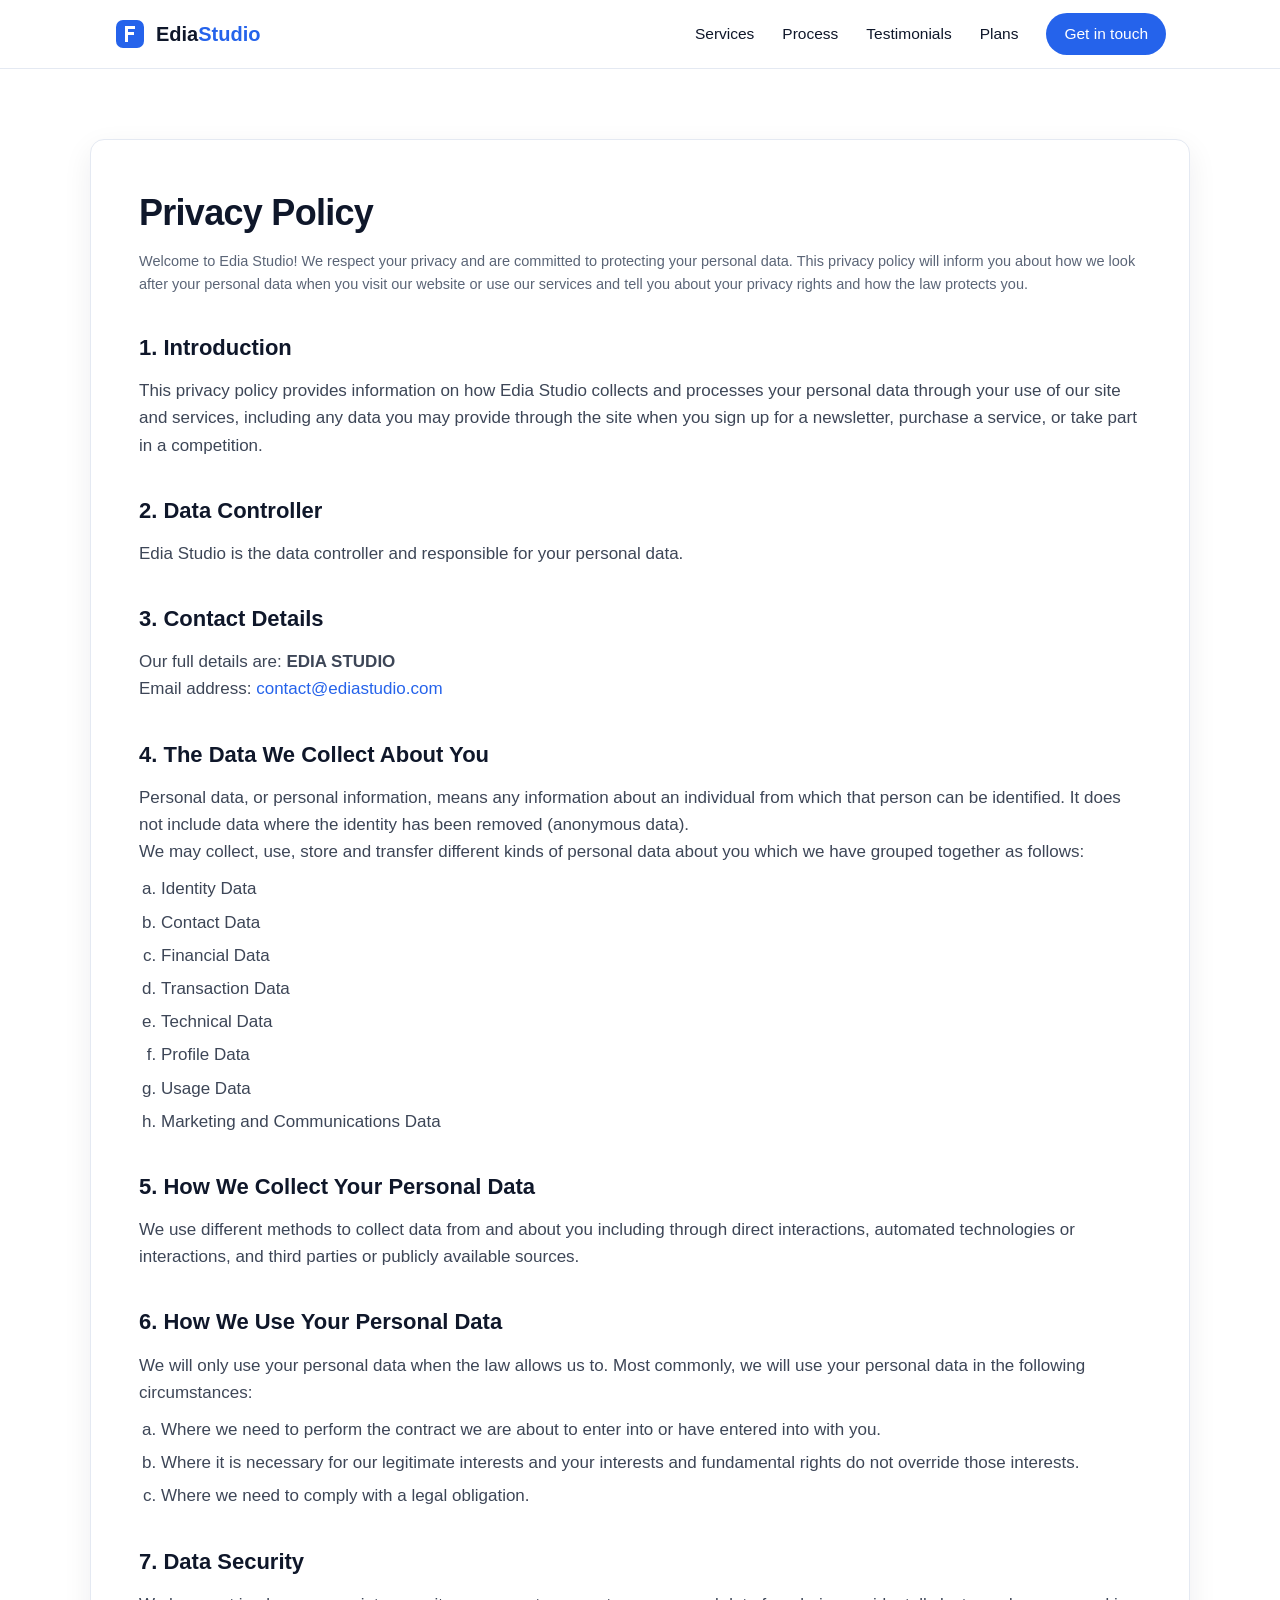
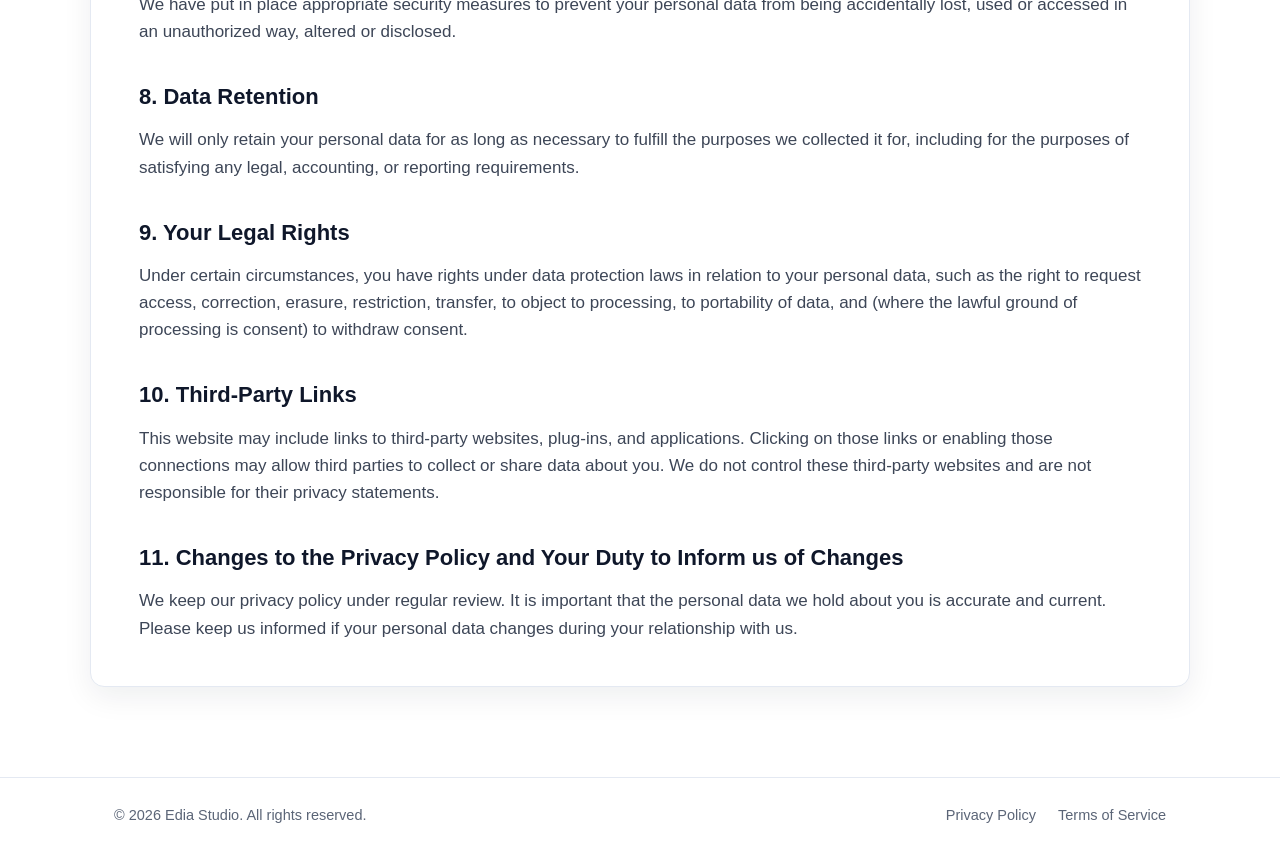
==== privacy-policy.html @ 6d3626ad "Site vitrine Edia Studio (static)" ====
<!DOCTYPE html>
<html lang="en">
<head>
<meta charset="UTF-8">
<meta name="viewport" content="width=device-width, initial-scale=1.0">
<title>Privacy Policy — Edia Studio</title>
<meta name="description" content="Privacy policy of Edia Studio.">
<link rel="icon" type="image/svg+xml" href="assets/favicon.svg">
<link rel="stylesheet" href="style.css">
</head>
<body>

<header class="site-header">
  <div class="container nav-wrap">
    <a class="brand" href="/">
      <svg class="brand-mark" viewBox="0 0 32 32" aria-hidden="true"><rect x="2" y="2" width="28" height="28" rx="7" fill="#2563eb"/><path d="M11 8h10v3h-7v3h6v3h-6v7h-3z" fill="#fff"/></svg>
      <span class="brand-name">Edia<strong>Studio</strong></span>
    </a>
    <nav class="site-nav">
      <a href="/#services">Services</a>
      <a href="/#process">Process</a>
      <a href="/#testimonials">Testimonials</a>
      <a href="/#plans">Plans</a>
      <a href="/#contact" class="nav-cta">Get in touch</a>
    </nav>
  </div>
</header>

<main class="page">
  <div class="container legal-card">
    <h1>Privacy Policy</h1>
    <p class="updated">Welcome to Edia Studio! We respect your privacy and are committed to protecting your personal data. This privacy policy will inform you about how we look after your personal data when you visit our website or use our services and tell you about your privacy rights and how the law protects you.</p>

    <h2>1. Introduction</h2>
    <p>This privacy policy provides information on how Edia Studio collects and processes your personal data through your use of our site and services, including any data you may provide through the site when you sign up for a newsletter, purchase a service, or take part in a competition.</p>

    <h2>2. Data Controller</h2>
    <p>Edia Studio is the data controller and responsible for your personal data.</p>

    <h2>3. Contact Details</h2>
    <p>Our full details are: <strong>EDIA STUDIO</strong></p>
    <p>Email address: <a href="mailto:contact@ediastudio.com">contact@ediastudio.com</a></p>

    <h2>4. The Data We Collect About You</h2>
    <p>Personal data, or personal information, means any information about an individual from which that person can be identified. It does not include data where the identity has been removed (anonymous data).</p>
    <p>We may collect, use, store and transfer different kinds of personal data about you which we have grouped together as follows:</p>
    <ol type="a">
      <li>Identity Data</li>
      <li>Contact Data</li>
      <li>Financial Data</li>
      <li>Transaction Data</li>
      <li>Technical Data</li>
      <li>Profile Data</li>
      <li>Usage Data</li>
      <li>Marketing and Communications Data</li>
    </ol>

    <h2>5. How We Collect Your Personal Data</h2>
    <p>We use different methods to collect data from and about you including through direct interactions, automated technologies or interactions, and third parties or publicly available sources.</p>

    <h2>6. How We Use Your Personal Data</h2>
    <p>We will only use your personal data when the law allows us to. Most commonly, we will use your personal data in the following circumstances:</p>
    <ol type="a">
      <li>Where we need to perform the contract we are about to enter into or have entered into with you.</li>
      <li>Where it is necessary for our legitimate interests and your interests and fundamental rights do not override those interests.</li>
      <li>Where we need to comply with a legal obligation.</li>
    </ol>

    <h2>7. Data Security</h2>
    <p>We have put in place appropriate security measures to prevent your personal data from being accidentally lost, used or accessed in an unauthorized way, altered or disclosed.</p>

    <h2>8. Data Retention</h2>
    <p>We will only retain your personal data for as long as necessary to fulfill the purposes we collected it for, including for the purposes of satisfying any legal, accounting, or reporting requirements.</p>

    <h2>9. Your Legal Rights</h2>
    <p>Under certain circumstances, you have rights under data protection laws in relation to your personal data, such as the right to request access, correction, erasure, restriction, transfer, to object to processing, to portability of data, and (where the lawful ground of processing is consent) to withdraw consent.</p>

    <h2>10. Third-Party Links</h2>
    <p>This website may include links to third-party websites, plug-ins, and applications. Clicking on those links or enabling those connections may allow third parties to collect or share data about you. We do not control these third-party websites and are not responsible for their privacy statements.</p>

    <h2>11. Changes to the Privacy Policy and Your Duty to Inform us of Changes</h2>
    <p>We keep our privacy policy under regular review. It is important that the personal data we hold about you is accurate and current. Please keep us informed if your personal data changes during your relationship with us.</p>
  </div>
</main>

<footer class="site-footer">
  <div class="container footer-wrap">
    <span>© 2026 Edia Studio. All rights reserved.</span>
    <nav>
      <a href="/privacy-policy.html">Privacy Policy</a>
      <a href="/terms-of-service.html">Terms of Service</a>
    </nav>
  </div>
</footer>

</body>
</html>
---- style.css ----
:root {
  --blue: #2563eb;
  --blue-dark: #1d4ed8;
  --ink: #0f172a;
  --muted: #5b6577;
  --bg: #ffffff;
  --bg-alt: #f4f7fb;
  --line: #e4e9f2;
  --radius: 14px;
  --shadow: 0 10px 30px rgba(15, 23, 42, .07);
}

* { margin: 0; padding: 0; box-sizing: border-box; }

html { scroll-behavior: smooth; }

body {
  font-family: -apple-system, BlinkMacSystemFont, "Segoe UI", Roboto, "Helvetica Neue", Arial, sans-serif;
  color: var(--ink);
  background: var(--bg);
  line-height: 1.6;
  font-size: 17px;
}

.container { max-width: 1100px; margin: 0 auto; padding: 0 24px; }

a { color: var(--blue); text-decoration: none; }
a:hover { text-decoration: underline; }

/* Header */
.site-header {
  position: sticky; top: 0; z-index: 50;
  background: rgba(255, 255, 255, .92);
  backdrop-filter: blur(8px);
  border-bottom: 1px solid var(--line);
}

.nav-wrap { display: flex; align-items: center; justify-content: space-between; height: 68px; }

.brand { display: flex; align-items: center; gap: 10px; color: var(--ink); font-size: 20px; font-weight: 600; }
.brand:hover { text-decoration: none; }
.brand-mark { width: 32px; height: 32px; }
.brand strong { color: var(--blue); font-weight: 700; }

.site-nav { display: flex; align-items: center; gap: 28px; }
.site-nav a { color: var(--ink); font-size: 15.5px; font-weight: 500; }
.site-nav a:hover { color: var(--blue); text-decoration: none; }
.nav-cta {
  background: var(--blue); color: #fff !important;
  padding: 9px 18px; border-radius: 999px; font-weight: 600;
}
.nav-cta:hover { background: var(--blue-dark); }

.nav-toggle { display: none; background: none; border: 0; cursor: pointer; padding: 8px; }
.nav-toggle span { display: block; width: 22px; height: 2px; background: var(--ink); margin: 5px 0; border-radius: 2px; transition: .2s; }

/* Hero */
.hero {
  background:
    radial-gradient(900px 420px at 85% -10%, rgba(37, 99, 235, .14), transparent 60%),
    radial-gradient(700px 380px at -10% 20%, rgba(37, 99, 235, .08), transparent 55%),
    linear-gradient(180deg, #f8faff, #fff);
  padding: 110px 0 120px;
  text-align: center;
}

.eyebrow {
  display: inline-block;
  font-size: 14px; font-weight: 600; letter-spacing: .12em; text-transform: uppercase;
  color: var(--blue); background: rgba(37, 99, 235, .08);
  padding: 7px 16px; border-radius: 999px; margin-bottom: 22px;
}

.hero h1 { font-size: clamp(38px, 6vw, 60px); line-height: 1.12; letter-spacing: -.02em; max-width: 800px; margin: 0 auto 18px; }
.hero-sub { color: var(--muted); font-size: 19px; max-width: 640px; margin: 0 auto 34px; }

.hero-actions { display: flex; gap: 14px; justify-content: center; flex-wrap: wrap; }

/* Buttons */
.btn {
  display: inline-block; padding: 13px 28px; border-radius: 999px;
  font-weight: 600; font-size: 16px; transition: .2s;
}
.btn:hover { text-decoration: none; transform: translateY(-1px); }
.btn-primary { background: var(--blue); color: #fff; box-shadow: 0 8px 20px rgba(37, 99, 235, .3); }
.btn-primary:hover { background: var(--blue-dark); }
.btn-ghost { border: 1.5px solid var(--line); color: var(--ink); background: #fff; }
.btn-ghost:hover { border-color: var(--blue); color: var(--blue); }
.btn-outline { border: 1.5px solid var(--blue); color: var(--blue); }
.btn-outline:hover { background: var(--blue); color: #fff; }

/* Sections */
.section { padding: 90px 0; }
.section-alt { background: var(--bg-alt); }
.section-title { font-size: clamp(28px, 4vw, 38px); letter-spacing: -.015em; text-align: center; }
.section-sub { color: var(--muted); text-align: center; max-width: 680px; margin: 14px auto 52px; font-size: 17.5px; }

/* Cards */
.grid-3 { display: grid; grid-template-columns: repeat(3, 1fr); gap: 26px; }

.card {
  background: #fff; border: 1px solid var(--line); border-radius: var(--radius);
  padding: 34px 30px; box-shadow: var(--shadow);
}
.card h3 { font-size: 20px; margin-bottom: 10px; }
.card p { color: var(--muted); font-size: 15.5px; }

.card-icon {
  width: 44px; height: 44px; color: var(--blue);
  background: rgba(37, 99, 235, .08); border-radius: 12px;
  padding: 10px; margin-bottom: 18px;
}

/* Process steps */
.steps { display: grid; grid-template-columns: repeat(4, 1fr); gap: 24px; }
.step { text-align: center; padding: 10px; }
.step-icon {
  width: 52px; height: 52px; color: #fff; background: var(--blue);
  border-radius: 50%; padding: 12px; margin-bottom: 16px;
  box-shadow: 0 8px 18px rgba(37, 99, 235, .3);
}
.step h3 { font-size: 18px; margin-bottom: 8px; }
.step p { color: var(--muted); font-size: 15px; }

/* Tools */
.tools { display: flex; flex-wrap: wrap; gap: 14px; justify-content: center; margin-bottom: 44px; }
.tool {
  background: #fff; border: 1px solid var(--line); border-radius: 999px;
  padding: 10px 24px; font-weight: 600; font-size: 15.5px; color: var(--ink);
  box-shadow: var(--shadow);
}
.tools-points { display: grid; grid-template-columns: repeat(3, 1fr); gap: 26px; max-width: 900px; margin: 0 auto; }
.tools-points div { background: #fff; border: 1px solid var(--line); border-radius: var(--radius); padding: 22px; font-size: 15.5px; color: var(--muted); }
.tools-points strong { color: var(--ink); }

/* Quotes */
.quote { display: flex; flex-direction: column; gap: 16px; }
.quote blockquote { font-size: 16.5px; color: var(--ink); font-style: italic; flex: 1; }
.quote figcaption { border-top: 1px solid var(--line); padding-top: 14px; }
.quote figcaption span { display: block; color: var(--muted); font-size: 14px; }

/* Plans */
.plan { text-align: center; display: flex; flex-direction: column; gap: 12px; }
.plan-featured { border: 2px solid var(--blue); position: relative; }
.plan h3 { font-size: 17px; text-transform: uppercase; letter-spacing: .08em; color: var(--muted); }
.price { font-size: 44px; font-weight: 800; letter-spacing: -.02em; }
.price span { display: block; font-size: 14px; font-weight: 500; color: var(--muted); letter-spacing: 0; }
.plan p { color: var(--muted); font-size: 15.5px; flex: 1; }
.plan .btn { margin-top: 8px; }

/* Contact */
.section-contact { background: linear-gradient(180deg, #fff, #f4f7fb); }
.contact-box { text-align: center; }
.contact-email { font-size: 26px; font-weight: 700; margin-bottom: 14px; }
.contact-address { color: var(--muted); font-size: 16px; }

/* Footer */
.site-footer { border-top: 1px solid var(--line); padding: 26px 0; background: #fff; }
.footer-wrap { display: flex; align-items: center; justify-content: space-between; gap: 16px; flex-wrap: wrap; color: var(--muted); font-size: 14.5px; }
.footer-wrap nav { display: flex; gap: 22px; }
.footer-wrap a { color: var(--muted); }
.footer-wrap a:hover { color: var(--blue); }

/* Legal pages */
.page { padding: 70px 0 90px; }
.page h1 { font-size: 36px; letter-spacing: -.02em; margin-bottom: 8px; }
.page .updated { color: var(--muted); font-size: 14.5px; margin-bottom: 34px; }
.page h2 { font-size: 22px; margin: 34px 0 12px; }
.page p, .page li { color: #3d4657; }
.page ol, .page ul { margin: 10px 0 18px 22px; }
.page li { margin-bottom: 6px; }
.page .legal-card { background: #fff; border: 1px solid var(--line); border-radius: var(--radius); padding: 44px 48px; box-shadow: var(--shadow); }

/* Responsive */
@media (max-width: 900px) {
  .grid-3, .steps, .tools-points { grid-template-columns: 1fr 1fr; }
  .steps { grid-template-columns: 1fr 1fr; }
}

@media (max-width: 640px) {
  body { font-size: 16px; }
  .section { padding: 64px 0; }
  .grid-3, .steps, .tools-points { grid-template-columns: 1fr; }
  .site-nav {
    display: none; position: absolute; top: 68px; left: 0; right: 0;
    background: #fff; border-bottom: 1px solid var(--line);
    flex-direction: column; gap: 0; padding: 10px 24px 20px;
  }
  .site-nav.open { display: flex; }
  .site-nav a { padding: 12px 0; border-bottom: 1px solid var(--line); width: 100%; }
  .site-nav a:last-child { border-bottom: 0; }
  .nav-cta { text-align: center; }
  .nav-toggle { display: block; }
  .hero { padding: 80px 0 90px; }
  .page .legal-card { padding: 28px 22px; }
}
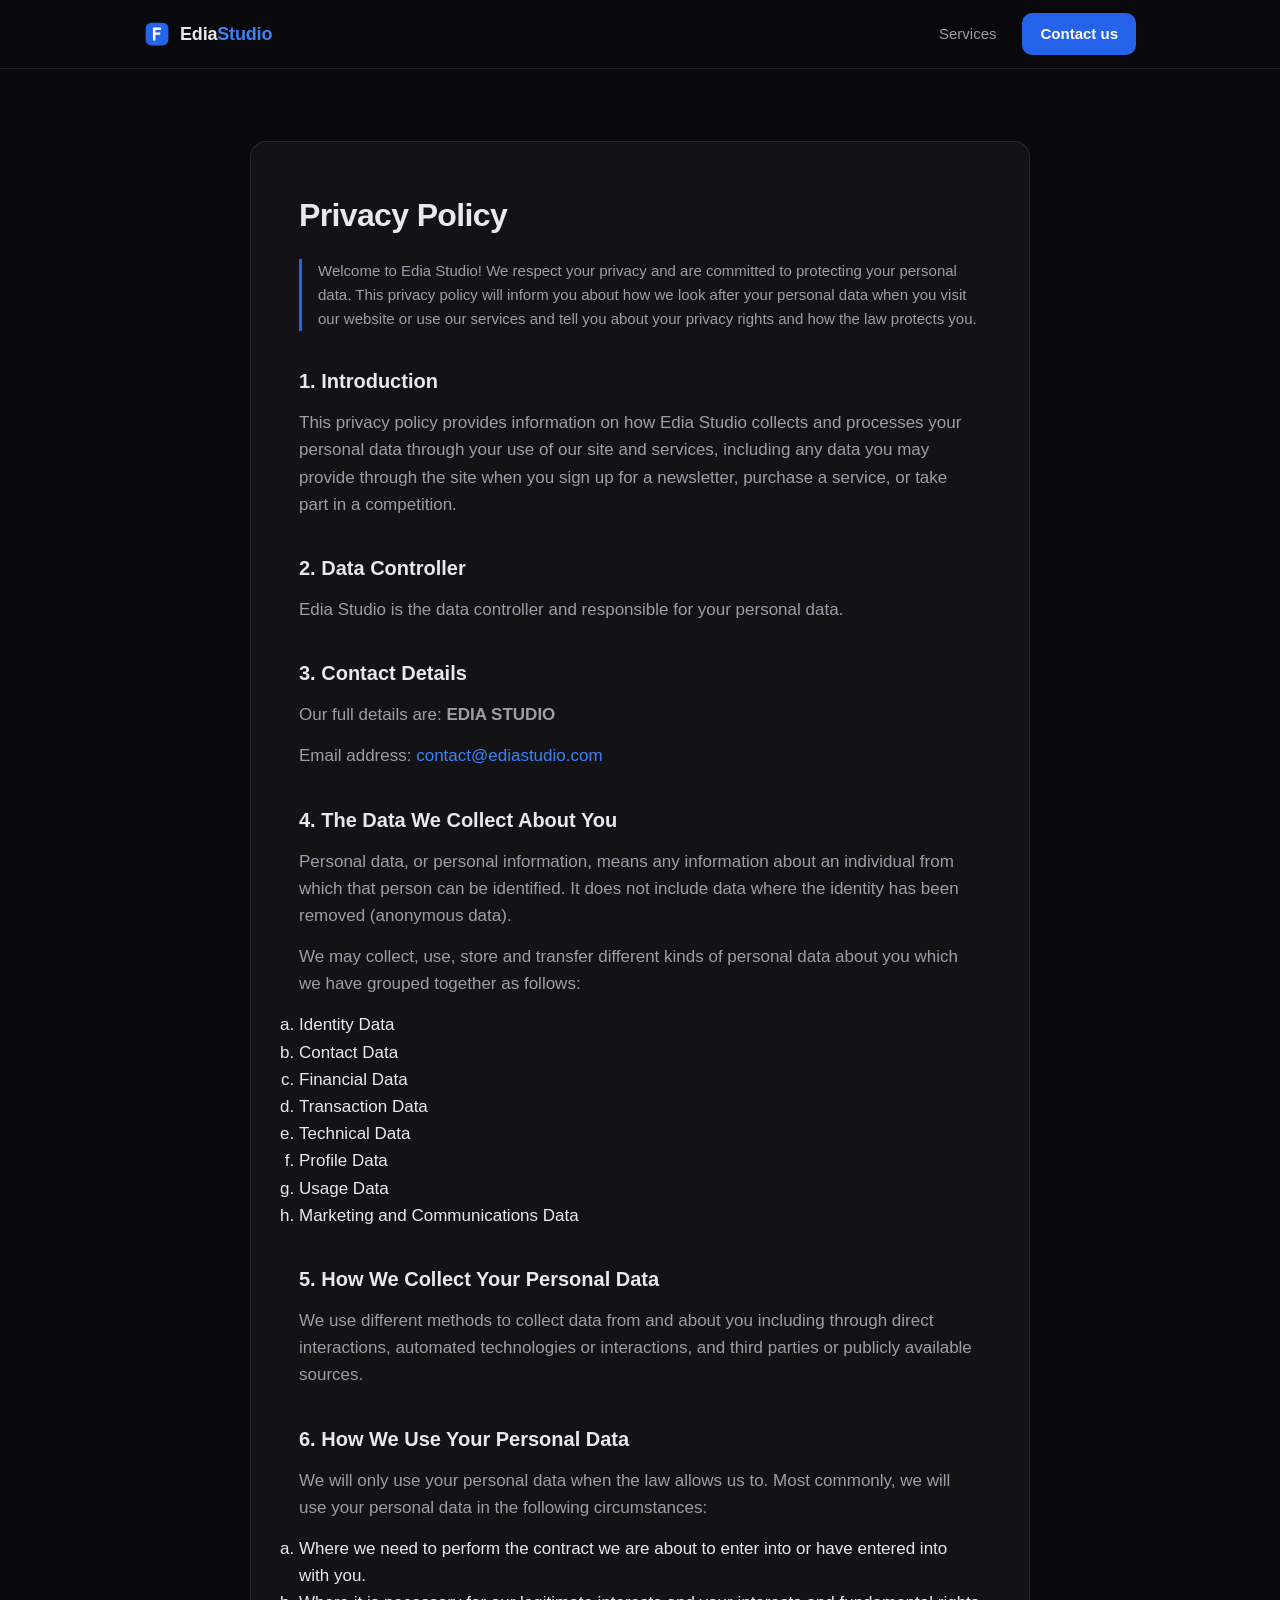
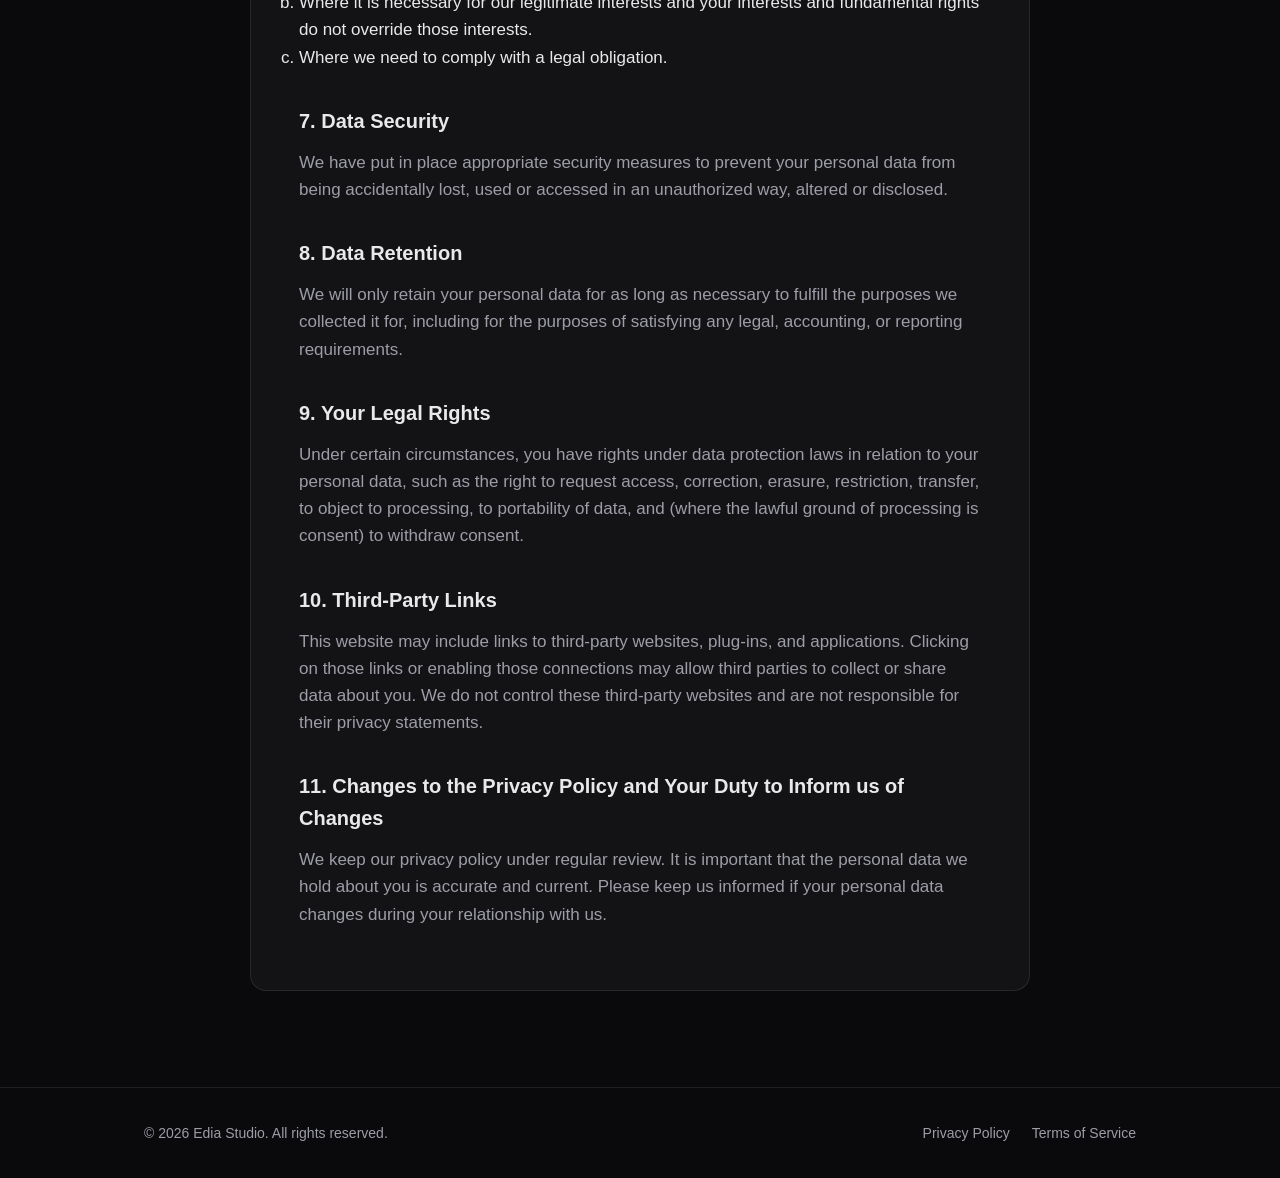
==== commit 487fa581: "Minimalist vitrine: hero, services, contact, FaceBot link" ====
--- a/privacy-policy.html
+++ b/privacy-policy.html
@@ -18,10 +18,7 @@
     </a>
     <nav class="site-nav">
       <a href="/#services">Services</a>
-      <a href="/#process">Process</a>
-      <a href="/#testimonials">Testimonials</a>
-      <a href="/#plans">Plans</a>
-      <a href="/#contact" class="nav-cta">Get in touch</a>
+      <a href="mailto:contact@ediastudio.com" class="nav-cta">Contact us</a>
     </nav>
   </div>
 </header>
--- a/style.css
+++ b/style.css
@@ -1,13 +1,14 @@
+/* Edia Studio - minimalist dark theme */
 :root {
-  --blue: #2563eb;
-  --blue-dark: #1d4ed8;
-  --ink: #0f172a;
-  --muted: #5b6577;
-  --bg: #ffffff;
-  --bg-alt: #f4f7fb;
-  --line: #e4e9f2;
-  --radius: 14px;
-  --shadow: 0 10px 30px rgba(15, 23, 42, .07);
+  --bg: #0a0a0c;
+  --surface: #131316;
+  --border: rgba(255, 255, 255, 0.09);
+  --text: #e9e9ec;
+  --muted: #9d9da8;
+  --accent: #2563eb;
+  --accent-hover: #3b82f6;
+  --radius: 16px;
+  --container: 1040px;
 }
 
 * { margin: 0; padding: 0; box-sizing: border-box; }
@@ -15,182 +16,209 @@
 html { scroll-behavior: smooth; }
 
 body {
-  font-family: -apple-system, BlinkMacSystemFont, "Segoe UI", Roboto, "Helvetica Neue", Arial, sans-serif;
-  color: var(--ink);
   background: var(--bg);
+  color: var(--text);
+  font-family: -apple-system, BlinkMacSystemFont, "Segoe UI", Roboto, Helvetica, Arial, sans-serif;
+  font-size: 17px;
   line-height: 1.6;
-  font-size: 17px;
-}
-
-.container { max-width: 1100px; margin: 0 auto; padding: 0 24px; }
-
-a { color: var(--blue); text-decoration: none; }
-a:hover { text-decoration: underline; }
+  -webkit-font-smoothing: antialiased;
+}
+
+a { color: var(--accent-hover); text-decoration: none; }
+a:hover { text-decoration: underline; text-underline-offset: 3px; }
+
+::selection { background: rgba(37, 99, 235, 0.35); }
+
+:focus-visible { outline: 2px solid var(--accent); outline-offset: 3px; border-radius: 4px; }
+
+.container { max-width: var(--container); margin: 0 auto; padding: 0 24px; }
 
 /* Header */
 .site-header {
-  position: sticky; top: 0; z-index: 50;
-  background: rgba(255, 255, 255, .92);
-  backdrop-filter: blur(8px);
-  border-bottom: 1px solid var(--line);
-}
-
-.nav-wrap { display: flex; align-items: center; justify-content: space-between; height: 68px; }
-
-.brand { display: flex; align-items: center; gap: 10px; color: var(--ink); font-size: 20px; font-weight: 600; }
+  position: sticky;
+  top: 0;
+  z-index: 10;
+  background: rgba(10, 10, 12, 0.85);
+  backdrop-filter: blur(12px);
+  -webkit-backdrop-filter: blur(12px);
+  border-bottom: 1px solid var(--border);
+}
+
+.nav-wrap {
+  display: flex;
+  align-items: center;
+  justify-content: space-between;
+  height: 68px;
+}
+
+.brand {
+  display: flex;
+  align-items: center;
+  gap: 10px;
+  color: var(--text);
+  font-weight: 600;
+  font-size: 18px;
+  letter-spacing: -0.01em;
+}
+
 .brand:hover { text-decoration: none; }
-.brand-mark { width: 32px; height: 32px; }
-.brand strong { color: var(--blue); font-weight: 700; }
-
-.site-nav { display: flex; align-items: center; gap: 28px; }
-.site-nav a { color: var(--ink); font-size: 15.5px; font-weight: 500; }
-.site-nav a:hover { color: var(--blue); text-decoration: none; }
-.nav-cta {
-  background: var(--blue); color: #fff !important;
-  padding: 9px 18px; border-radius: 999px; font-weight: 600;
-}
-.nav-cta:hover { background: var(--blue-dark); }
-
-.nav-toggle { display: none; background: none; border: 0; cursor: pointer; padding: 8px; }
-.nav-toggle span { display: block; width: 22px; height: 2px; background: var(--ink); margin: 5px 0; border-radius: 2px; transition: .2s; }
+
+.brand-mark { width: 26px; height: 26px; }
+
+.brand-name strong { color: var(--accent-hover); font-weight: 700; }
+
+.site-nav { display: flex; align-items: center; gap: 26px; }
+
+.site-nav a { color: var(--muted); font-size: 15px; transition: color 0.15s ease; }
+.site-nav a:hover { color: var(--text); }
+
+.site-nav .nav-cta {
+  color: #fff;
+  background: var(--accent);
+  padding: 9px 18px;
+  border-radius: 10px;
+  font-weight: 600;
+  transition: background 0.15s ease;
+}
+
+.site-nav .nav-cta:hover { background: var(--accent-hover); text-decoration: none; }
 
 /* Hero */
-.hero {
-  background:
-    radial-gradient(900px 420px at 85% -10%, rgba(37, 99, 235, .14), transparent 60%),
-    radial-gradient(700px 380px at -10% 20%, rgba(37, 99, 235, .08), transparent 55%),
-    linear-gradient(180deg, #f8faff, #fff);
-  padding: 110px 0 120px;
-  text-align: center;
-}
+.hero { padding: 148px 0 108px; text-align: center; }
 
 .eyebrow {
   display: inline-block;
-  font-size: 14px; font-weight: 600; letter-spacing: .12em; text-transform: uppercase;
-  color: var(--blue); background: rgba(37, 99, 235, .08);
-  padding: 7px 16px; border-radius: 999px; margin-bottom: 22px;
-}
-
-.hero h1 { font-size: clamp(38px, 6vw, 60px); line-height: 1.12; letter-spacing: -.02em; max-width: 800px; margin: 0 auto 18px; }
-.hero-sub { color: var(--muted); font-size: 19px; max-width: 640px; margin: 0 auto 34px; }
-
-.hero-actions { display: flex; gap: 14px; justify-content: center; flex-wrap: wrap; }
+  font-size: 13px;
+  font-weight: 600;
+  letter-spacing: 0.14em;
+  text-transform: uppercase;
+  color: var(--accent-hover);
+  margin-bottom: 26px;
+}
+
+.hero h1 {
+  font-size: clamp(2.6rem, 7vw, 4.3rem);
+  font-weight: 700;
+  line-height: 1.08;
+  letter-spacing: -0.025em;
+  max-width: 760px;
+  margin: 0 auto 26px;
+}
+
+.hero-sub {
+  color: var(--muted);
+  font-size: 19px;
+  max-width: 640px;
+  margin: 0 auto 44px;
+}
+
+.hero-actions { display: flex; justify-content: center; gap: 14px; flex-wrap: wrap; }
 
 /* Buttons */
 .btn {
-  display: inline-block; padding: 13px 28px; border-radius: 999px;
-  font-weight: 600; font-size: 16px; transition: .2s;
-}
-.btn:hover { text-decoration: none; transform: translateY(-1px); }
-.btn-primary { background: var(--blue); color: #fff; box-shadow: 0 8px 20px rgba(37, 99, 235, .3); }
-.btn-primary:hover { background: var(--blue-dark); }
-.btn-ghost { border: 1.5px solid var(--line); color: var(--ink); background: #fff; }
-.btn-ghost:hover { border-color: var(--blue); color: var(--blue); }
-.btn-outline { border: 1.5px solid var(--blue); color: var(--blue); }
-.btn-outline:hover { background: var(--blue); color: #fff; }
+  display: inline-block;
+  padding: 13px 26px;
+  border-radius: 12px;
+  font-size: 16px;
+  font-weight: 600;
+  transition: background 0.15s ease, border-color 0.15s ease;
+}
+
+.btn:hover { text-decoration: none; }
+
+.btn-primary { background: var(--accent); color: #fff; }
+.btn-primary:hover { background: var(--accent-hover); }
+
+.btn-ghost { border: 1px solid var(--border); color: var(--text); background: transparent; }
+.btn-ghost:hover { border-color: rgba(255, 255, 255, 0.25); background: rgba(255, 255, 255, 0.04); }
 
 /* Sections */
-.section { padding: 90px 0; }
-.section-alt { background: var(--bg-alt); }
-.section-title { font-size: clamp(28px, 4vw, 38px); letter-spacing: -.015em; text-align: center; }
-.section-sub { color: var(--muted); text-align: center; max-width: 680px; margin: 14px auto 52px; font-size: 17.5px; }
-
-/* Cards */
-.grid-3 { display: grid; grid-template-columns: repeat(3, 1fr); gap: 26px; }
+.section { padding: 104px 0; }
+
+.section-contact { text-align: center; padding-top: 40px; }
+
+.section-title {
+  font-size: clamp(1.7rem, 3.5vw, 2.2rem);
+  font-weight: 700;
+  letter-spacing: -0.02em;
+  margin-bottom: 14px;
+}
+
+.section-sub {
+  color: var(--muted);
+  font-size: 17px;
+  max-width: 560px;
+  margin-bottom: 52px;
+}
+
+.section-contact .section-title { margin-bottom: 8px; }
+.section-contact .section-sub { margin: 0 auto 30px; }
+
+.cards {
+  display: grid;
+  grid-template-columns: repeat(auto-fit, minmax(250px, 1fr));
+  gap: 18px;
+}
 
 .card {
-  background: #fff; border: 1px solid var(--line); border-radius: var(--radius);
-  padding: 34px 30px; box-shadow: var(--shadow);
-}
-.card h3 { font-size: 20px; margin-bottom: 10px; }
+  background: var(--surface);
+  border: 1px solid var(--border);
+  border-radius: var(--radius);
+  padding: 30px 28px;
+}
+
+.card h3 { font-size: 18px; font-weight: 650; margin-bottom: 10px; }
 .card p { color: var(--muted); font-size: 15.5px; }
 
-.card-icon {
-  width: 44px; height: 44px; color: var(--blue);
-  background: rgba(37, 99, 235, .08); border-radius: 12px;
-  padding: 10px; margin-bottom: 18px;
-}
-
-/* Process steps */
-.steps { display: grid; grid-template-columns: repeat(4, 1fr); gap: 24px; }
-.step { text-align: center; padding: 10px; }
-.step-icon {
-  width: 52px; height: 52px; color: #fff; background: var(--blue);
-  border-radius: 50%; padding: 12px; margin-bottom: 16px;
-  box-shadow: 0 8px 18px rgba(37, 99, 235, .3);
-}
-.step h3 { font-size: 18px; margin-bottom: 8px; }
-.step p { color: var(--muted); font-size: 15px; }
-
-/* Tools */
-.tools { display: flex; flex-wrap: wrap; gap: 14px; justify-content: center; margin-bottom: 44px; }
-.tool {
-  background: #fff; border: 1px solid var(--line); border-radius: 999px;
-  padding: 10px 24px; font-weight: 600; font-size: 15.5px; color: var(--ink);
-  box-shadow: var(--shadow);
-}
-.tools-points { display: grid; grid-template-columns: repeat(3, 1fr); gap: 26px; max-width: 900px; margin: 0 auto; }
-.tools-points div { background: #fff; border: 1px solid var(--line); border-radius: var(--radius); padding: 22px; font-size: 15.5px; color: var(--muted); }
-.tools-points strong { color: var(--ink); }
-
-/* Quotes */
-.quote { display: flex; flex-direction: column; gap: 16px; }
-.quote blockquote { font-size: 16.5px; color: var(--ink); font-style: italic; flex: 1; }
-.quote figcaption { border-top: 1px solid var(--line); padding-top: 14px; }
-.quote figcaption span { display: block; color: var(--muted); font-size: 14px; }
-
-/* Plans */
-.plan { text-align: center; display: flex; flex-direction: column; gap: 12px; }
-.plan-featured { border: 2px solid var(--blue); position: relative; }
-.plan h3 { font-size: 17px; text-transform: uppercase; letter-spacing: .08em; color: var(--muted); }
-.price { font-size: 44px; font-weight: 800; letter-spacing: -.02em; }
-.price span { display: block; font-size: 14px; font-weight: 500; color: var(--muted); letter-spacing: 0; }
-.plan p { color: var(--muted); font-size: 15.5px; flex: 1; }
-.plan .btn { margin-top: 8px; }
-
-/* Contact */
-.section-contact { background: linear-gradient(180deg, #fff, #f4f7fb); }
-.contact-box { text-align: center; }
-.contact-email { font-size: 26px; font-weight: 700; margin-bottom: 14px; }
-.contact-address { color: var(--muted); font-size: 16px; }
+.contact-email a {
+  font-size: clamp(1.4rem, 3.5vw, 1.9rem);
+  font-weight: 600;
+  color: var(--text);
+  border-bottom: 2px solid var(--accent);
+  padding-bottom: 3px;
+  transition: color 0.15s ease;
+}
+
+.contact-email a:hover { color: var(--accent-hover); text-decoration: none; }
 
 /* Footer */
-.site-footer { border-top: 1px solid var(--line); padding: 26px 0; background: #fff; }
-.footer-wrap { display: flex; align-items: center; justify-content: space-between; gap: 16px; flex-wrap: wrap; color: var(--muted); font-size: 14.5px; }
+.site-footer { border-top: 1px solid var(--border); padding: 34px 0; }
+
+.footer-wrap {
+  display: flex;
+  align-items: center;
+  justify-content: space-between;
+  gap: 14px;
+  flex-wrap: wrap;
+  font-size: 14px;
+  color: var(--muted);
+}
+
 .footer-wrap nav { display: flex; gap: 22px; }
-.footer-wrap a { color: var(--muted); }
-.footer-wrap a:hover { color: var(--blue); }
+.footer-wrap nav a { color: var(--muted); }
+.footer-wrap nav a:hover { color: var(--text); }
 
 /* Legal pages */
-.page { padding: 70px 0 90px; }
-.page h1 { font-size: 36px; letter-spacing: -.02em; margin-bottom: 8px; }
-.page .updated { color: var(--muted); font-size: 14.5px; margin-bottom: 34px; }
-.page h2 { font-size: 22px; margin: 34px 0 12px; }
-.page p, .page li { color: #3d4657; }
-.page ol, .page ul { margin: 10px 0 18px 22px; }
-.page li { margin-bottom: 6px; }
-.page .legal-card { background: #fff; border: 1px solid var(--line); border-radius: var(--radius); padding: 44px 48px; box-shadow: var(--shadow); }
-
-/* Responsive */
-@media (max-width: 900px) {
-  .grid-3, .steps, .tools-points { grid-template-columns: 1fr 1fr; }
-  .steps { grid-template-columns: 1fr 1fr; }
-}
-
+.page { padding: 72px 0 96px; }
+
+.legal-card {
+  max-width: 780px;
+  background: var(--surface);
+  border: 1px solid var(--border);
+  border-radius: var(--radius);
+  padding: 48px;
+}
+
+.legal-card h1 { font-size: 2rem; margin-bottom: 18px; letter-spacing: -0.02em; }
+.legal-card h2 { font-size: 1.25rem; margin: 34px 0 12px; }
+.legal-card p { color: var(--muted); margin-bottom: 14px; }
+.legal-card a { color: var(--accent-hover); }
+
+.updated { color: var(--muted); font-size: 15px; border-left: 3px solid var(--accent); padding-left: 16px; margin-bottom: 28px !important; }
+
+/* Mobile */
 @media (max-width: 640px) {
-  body { font-size: 16px; }
-  .section { padding: 64px 0; }
-  .grid-3, .steps, .tools-points { grid-template-columns: 1fr; }
-  .site-nav {
-    display: none; position: absolute; top: 68px; left: 0; right: 0;
-    background: #fff; border-bottom: 1px solid var(--line);
-    flex-direction: column; gap: 0; padding: 10px 24px 20px;
-  }
-  .site-nav.open { display: flex; }
-  .site-nav a { padding: 12px 0; border-bottom: 1px solid var(--line); width: 100%; }
-  .site-nav a:last-child { border-bottom: 0; }
-  .nav-cta { text-align: center; }
-  .nav-toggle { display: block; }
-  .hero { padding: 80px 0 90px; }
-  .page .legal-card { padding: 28px 22px; }
-}
+  .hero { padding: 100px 0 76px; }
+  .section { padding: 72px 0; }
+  .legal-card { padding: 32px 24px; }
+}
